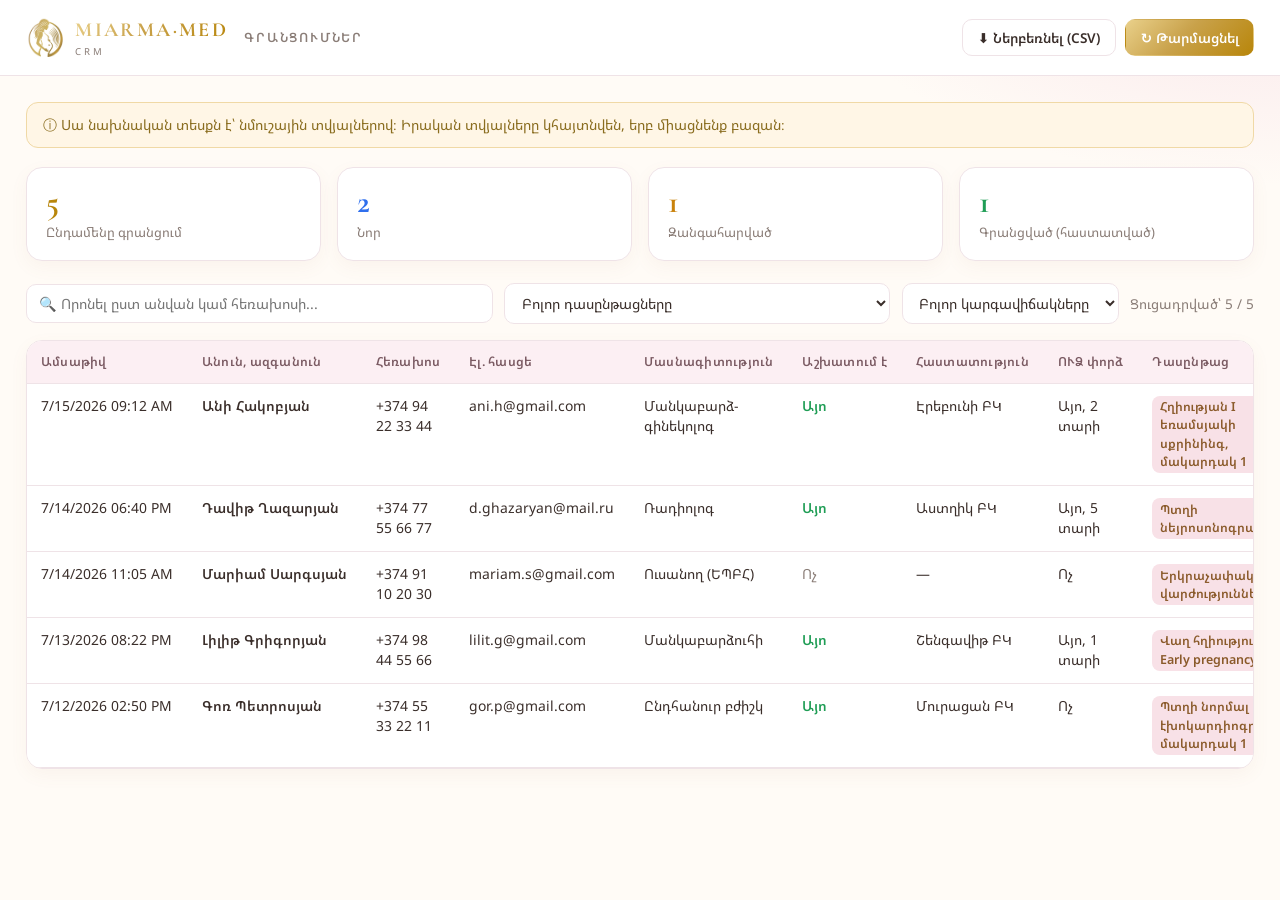
==== admin.html @ 54cc0b8d "Add files via upload" ====
<!DOCTYPE html>
<html lang="hy">
<head>
<meta charset="UTF-8" />
<meta name="viewport" content="width=device-width, initial-scale=1.0" />
<title>MIARMA·MED — CRM</title>
<link rel="icon" type="image/png" href="assets/emblem.png" />
<link rel="preconnect" href="https://fonts.googleapis.com" />
<link rel="preconnect" href="https://fonts.gstatic.com" crossorigin />
<link href="https://fonts.googleapis.com/css2?family=Cormorant+Garamond:wght@600;700&family=Noto+Sans+Armenian:wght@300;400;500;600;700&display=swap" rel="stylesheet" />
<style>
  :root{
    --gold-1:#E9D08A; --gold-2:#C9A24B; --gold-3:#B8860B;
    --gold-grad:linear-gradient(135deg,#E9D08A 0%,#C9A24B 45%,#B8860B 100%);
    --pink:#FCEFF3; --blush:#F8E1E7; --cream:#FFFBF6;
    --ink:#3A2E2A; --muted:#8a7d77; --line:#efe3e7;
    --new:#2f6fed; --called:#c9820b; --enrolled:#1f9d55; --declined:#b0342c;
  }
  *{box-sizing:border-box;margin:0;padding:0}
  body{font-family:"Noto Sans Armenian","Segoe UI",system-ui,sans-serif;color:var(--ink);
    background:radial-gradient(900px 500px at 100% -10%, var(--blush) 0%, transparent 55%),var(--cream);
    min-height:100vh;line-height:1.45}

  /* ===== top bar ===== */
  .topbar{display:flex;align-items:center;gap:1rem;padding:1rem 1.6rem;background:#fff;
    border-bottom:1px solid var(--line);position:sticky;top:0;z-index:5;flex-wrap:wrap}
  .topbar .logo{display:flex;align-items:center;gap:.6rem}
  .topbar .logo img{width:40px;height:40px}
  .topbar .logo strong{font-family:"Cormorant Garamond",serif;font-size:1.25rem;letter-spacing:.12em;
    background:var(--gold-grad);-webkit-background-clip:text;background-clip:text;color:transparent}
  .topbar .logo small{display:block;font-size:.6rem;letter-spacing:.28em;color:var(--muted)}
  .topbar .title{font-weight:600;color:var(--muted);letter-spacing:.14em;font-size:.8rem;text-transform:uppercase}
  .topbar .right{margin-left:auto;display:flex;gap:.6rem;align-items:center}
  .btn{border:1px solid var(--line);background:#fff;color:var(--ink);border-radius:10px;
    padding:.5rem .9rem;font-family:inherit;font-size:.85rem;font-weight:600;cursor:pointer;transition:.2s}
  .btn:hover{border-color:var(--gold-2);color:var(--gold-3)}
  .btn.primary{background:var(--gold-grad);color:#fff;border-color:transparent}

  .wrap{padding:1.6rem;max-width:1400px;margin:0 auto}

  /* ===== demo banner ===== */
  .banner{background:#fff6e6;border:1px solid #f0d9a6;color:#8a6d1f;border-radius:12px;
    padding:.75rem 1rem;font-size:.88rem;margin-bottom:1.2rem;display:flex;gap:.5rem;align-items:center}

  /* ===== stat cards ===== */
  .stats{display:grid;grid-template-columns:repeat(4,1fr);gap:1rem;margin-bottom:1.4rem}
  .stat{background:#fff;border:1px solid var(--line);border-radius:16px;padding:1.1rem 1.2rem;
    box-shadow:0 6px 18px rgba(170,120,90,.06)}
  .stat .n{font-size:2rem;font-weight:700;font-family:"Cormorant Garamond",serif;line-height:1}
  .stat .l{color:var(--muted);font-size:.82rem;margin-top:.35rem}
  .stat.total .n{color:var(--gold-3)}
  .stat.new .n{color:var(--new)} .stat.called .n{color:var(--called)} .stat.enrolled .n{color:var(--enrolled)}

  /* ===== toolbar ===== */
  .toolbar{display:flex;gap:.7rem;flex-wrap:wrap;margin-bottom:1rem;align-items:center}
  .toolbar input,.toolbar select{font-family:inherit;font-size:.88rem;padding:.55rem .8rem;
    border:1px solid var(--line);border-radius:10px;background:#fff;color:var(--ink)}
  .toolbar input{flex:1;min-width:220px}
  .count-note{color:var(--muted);font-size:.85rem;margin-left:auto}

  /* ===== table ===== */
  .table-wrap{overflow-x:auto;background:#fff;border:1px solid var(--line);border-radius:16px;
    box-shadow:0 6px 18px rgba(170,120,90,.06)}
  table{border-collapse:collapse;width:100%;min-width:1100px;font-size:.87rem}
  th,td{text-align:left;padding:.75rem .9rem;border-bottom:1px solid var(--line);vertical-align:top}
  th{background:var(--pink);color:#7a5a62;font-weight:600;font-size:.78rem;letter-spacing:.02em;
    position:sticky;top:0;white-space:nowrap}
  tbody tr:hover{background:#fff8fb}
  td.name{font-weight:600;white-space:nowrap}
  td .sub{color:var(--muted);font-size:.8rem}
  a.tel{color:var(--ink);text-decoration:none}a.tel:hover{color:var(--gold-3)}
  .course-tag{display:inline-block;background:var(--blush);color:#8a5a2a;border-radius:8px;
    padding:.15rem .5rem;font-size:.78rem;font-weight:600}
  .yes{color:var(--enrolled);font-weight:600}.no{color:var(--muted)}

  /* status pill / select */
  .status{border:0;border-radius:999px;padding:.35rem .7rem;font-family:inherit;font-weight:600;
    font-size:.78rem;cursor:pointer;color:#fff}
  .status.new{background:var(--new)}.status.called{background:var(--called)}
  .status.enrolled{background:var(--enrolled)}.status.declined{background:var(--declined)}
  td.notes input{width:160px;border:1px solid var(--line);border-radius:8px;padding:.4rem .5rem;
    font-family:inherit;font-size:.82rem}

  .empty{padding:3rem;text-align:center;color:var(--muted)}

  @media (max-width:700px){
    .stats{grid-template-columns:1fr 1fr}
    .wrap{padding:1rem}
  }
</style>
</head>
<body>

  <div class="topbar">
    <div class="logo">
      <img src="assets/emblem.png" alt="" onerror="this.style.display='none'"/>
      <div><strong>MIARMA·MED</strong><small>CRM</small></div>
    </div>
    <span class="title">Գրանցումներ</span>
    <div class="right">
      <button class="btn" onclick="exportCSV()">⬇ Ներբեռնել (CSV)</button>
      <button class="btn primary" onclick="location.reload()">↻ Թարմացնել</button>
    </div>
  </div>

  <div class="wrap">
    <div class="banner" id="demoBanner">
      ⓘ Սա նախնական տեսքն է՝ նմուշային տվյալներով։ Իրական տվյալները կհայտնվեն, երբ միացնենք բազան։
    </div>

    <div class="stats">
      <div class="stat total"><div class="n" id="s-total">0</div><div class="l">Ընդամենը գրանցում</div></div>
      <div class="stat new"><div class="n" id="s-new">0</div><div class="l">Նոր</div></div>
      <div class="stat called"><div class="n" id="s-called">0</div><div class="l">Զանգահարված</div></div>
      <div class="stat enrolled"><div class="n" id="s-enrolled">0</div><div class="l">Գրանցված (հաստատված)</div></div>
    </div>

    <div class="toolbar">
      <input id="search" placeholder="🔍 Որոնել ըստ անվան կամ հեռախոսի..." oninput="render()" />
      <select id="fCourse" onchange="render()"><option value="">Բոլոր դասընթացները</option></select>
      <select id="fStatus" onchange="render()">
        <option value="">Բոլոր կարգավիճակները</option>
        <option value="new">Նոր</option>
        <option value="called">Զանգահարված</option>
        <option value="enrolled">Գրանցված</option>
        <option value="declined">Մերժված</option>
      </select>
      <span class="count-note" id="countNote"></span>
    </div>

    <div class="table-wrap">
      <table>
        <thead>
          <tr>
            <th>Ամսաթիվ</th>
            <th>Անուն, ազգանուն</th>
            <th>Հեռախոս</th>
            <th>Էլ. հասցե</th>
            <th>Մասնագիտություն</th>
            <th>Աշխատում է</th>
            <th>Հաստատություն</th>
            <th>ՈՒՁ փորձ</th>
            <th>Դասընթաց</th>
            <th>Կարգավիճակ</th>
            <th>Նշումներ</th>
          </tr>
        </thead>
        <tbody id="rows"></tbody>
      </table>
      <div class="empty" id="empty" hidden>Գրանցումներ չեն գտնվել։</div>
    </div>
  </div>

<script>
// =====================================================================
//  CONFIG — leave empty to preview with sample data.
//  Later we paste your Supabase URL + key here to show REAL registrations.
// =====================================================================
const SUPABASE_URL = "";
const SUPABASE_KEY = "";

const STATUS_LABEL = { new:"Նոր", called:"Զանգահարված", enrolled:"Գրանցված", declined:"Մերժված" };

// ---- Sample data (demo only) ----
const SAMPLE = [
  { created_at:"2026-07-15T09:12:00", full_name:"Անի Հակոբյան", phone:"+374 94 22 33 44", email:"ani.h@gmail.com",
    profession:"Մանկաբարձ-գինեկոլոգ", is_working:true, workplace:"Էրեբունի ԲԿ",
    ultrasound_experience:"Այո, 2 տարի", course:"Հղիության I եռամսյակի սքրինինգ, մակարդակ 1", status:"new", notes:"" },
  { created_at:"2026-07-14T18:40:00", full_name:"Դավիթ Ղազարյան", phone:"+374 77 55 66 77", email:"d.ghazaryan@mail.ru",
    profession:"Ռադիոլոգ", is_working:true, workplace:"Աստղիկ ԲԿ",
    ultrasound_experience:"Այո, 5 տարի", course:"Պտղի նեյրոսոնոգրաֆիա", status:"called", notes:"Հետ զանգել ուրբաթ" },
  { created_at:"2026-07-14T11:05:00", full_name:"Մարիամ Սարգսյան", phone:"+374 91 10 20 30", email:"mariam.s@gmail.com",
    profession:"Ուսանող (ԵՊԲՀ)", is_working:false, workplace:"—",
    ultrasound_experience:"Ոչ", course:"Երկրաչափական վարժություններ", status:"enrolled", notes:"Վճարել է" },
  { created_at:"2026-07-13T20:22:00", full_name:"Լիլիթ Գրիգորյան", phone:"+374 98 44 55 66", email:"lilit.g@gmail.com",
    profession:"Մանկաբարձուհի", is_working:true, workplace:"Շենգավիթ ԲԿ",
    ultrasound_experience:"Այո, 1 տարի", course:"Վաղ հղիություն / Early pregnancy", status:"new", notes:"" },
  { created_at:"2026-07-12T14:50:00", full_name:"Գոռ Պետրոսյան", phone:"+374 55 33 22 11", email:"gor.p@gmail.com",
    profession:"Ընդհանուր բժիշկ", is_working:true, workplace:"Մուրացան ԲԿ",
    ultrasound_experience:"Ոչ", course:"Պտղի նորմալ էխոկարդիոգրաֆիա, մակարդակ 1", status:"declined", notes:"Ժամանակ չունի" },
];

let DATA = [];

// ---- Load: real data if configured, otherwise sample ----
async function load(){
  if (SUPABASE_URL && SUPABASE_KEY){
    document.getElementById('demoBanner').hidden = true;
    try{
      const res = await fetch(`${SUPABASE_URL}/rest/v1/registrations?select=*&order=created_at.desc`, {
        headers:{ apikey:SUPABASE_KEY, Authorization:`Bearer ${SUPABASE_KEY}` }
      });
      DATA = await res.json();
    }catch(e){ DATA = []; }
  } else {
    DATA = SAMPLE.slice();
  }
  buildCourseFilter();
  render();
}

function buildCourseFilter(){
  const sel = document.getElementById('fCourse');
  [...new Set(DATA.map(r=>r.course).filter(Boolean))].sort().forEach(c=>{
    const o=document.createElement('option'); o.value=c; o.textContent=c; sel.appendChild(o);
  });
}

function fmtDate(s){
  const d=new Date(s); if(isNaN(d)) return s||"";
  return d.toLocaleDateString('hy-AM')+' '+d.toLocaleTimeString('hy-AM',{hour:'2-digit',minute:'2-digit'});
}
const esc = s => (s??"").toString().replace(/[&<>"]/g,c=>({'&':'&amp;','<':'&lt;','>':'&gt;','"':'&quot;'}[c]));

function render(){
  const q=document.getElementById('search').value.trim().toLowerCase();
  const fc=document.getElementById('fCourse').value;
  const fs=document.getElementById('fStatus').value;

  const rows = DATA.filter(r=>{
    if(fc && r.course!==fc) return false;
    if(fs && (r.status||'new')!==fs) return false;
    if(q && !((r.full_name||'').toLowerCase().includes(q) || (r.phone||'').toLowerCase().includes(q))) return false;
    return true;
  });

  // stats (over all data, not filtered)
  document.getElementById('s-total').textContent = DATA.length;
  document.getElementById('s-new').textContent = DATA.filter(r=>(r.status||'new')==='new').length;
  document.getElementById('s-called').textContent = DATA.filter(r=>r.status==='called').length;
  document.getElementById('s-enrolled').textContent = DATA.filter(r=>r.status==='enrolled').length;

  const tb=document.getElementById('rows'); tb.innerHTML='';
  document.getElementById('empty').hidden = rows.length>0;
  document.getElementById('countNote').textContent = `Ցուցադրված՝ ${rows.length} / ${DATA.length}`;

  rows.forEach((r)=>{
    const idx = DATA.indexOf(r);
    const st = r.status||'new';
    const tr=document.createElement('tr');
    tr.innerHTML=`
      <td class="sub" style="white-space:nowrap">${fmtDate(r.created_at)}</td>
      <td class="name">${esc(r.full_name)}</td>
      <td><a class="tel" href="tel:${esc(r.phone)}">${esc(r.phone)}</a></td>
      <td>${r.email?`<a class="tel" href="mailto:${esc(r.email)}">${esc(r.email)}</a>`:'<span class="no">—</span>'}</td>
      <td>${esc(r.profession)}</td>
      <td>${r.is_working?'<span class="yes">Այո</span>':'<span class="no">Ոչ</span>'}</td>
      <td>${esc(r.workplace)||'<span class="no">—</span>'}</td>
      <td>${esc(r.ultrasound_experience)||'<span class="no">—</span>'}</td>
      <td><span class="course-tag">${esc(r.course)}</span></td>
      <td>
        <select class="status ${st}" onchange="setStatus(${idx}, this.value, this)">
          ${Object.keys(STATUS_LABEL).map(k=>`<option value="${k}" ${k===st?'selected':''}>${STATUS_LABEL[k]}</option>`).join('')}
        </select>
      </td>
      <td class="notes"><input value="${esc(r.notes)}" placeholder="..." onchange="setNote(${idx}, this.value)" /></td>`;
    tb.appendChild(tr);
  });
}

function setStatus(idx, val, el){
  DATA[idx].status = val;
  el.className = 'status '+val;
  render();
  // (live mode) also save to Supabase — wired when connected
}
function setNote(idx, val){ DATA[idx].notes = val; }

function exportCSV(){
  const cols=['created_at','full_name','phone','email','profession','is_working','workplace','ultrasound_experience','course','status','notes'];
  const head=['Ամսաթիվ','Անուն ազգանուն','Հեռախոս','Էլ.հասցե','Մասնագիտություն','Աշխատում է','Հաստատություն','ՈՒՁ փորձ','Դասընթաց','Կարգավիճակ','Նշումներ'];
  const lines=[head.join(',')];
  DATA.forEach(r=>lines.push(cols.map(c=>`"${(r[c]??'').toString().replace(/"/g,'""')}"`).join(',')));
  const blob=new Blob(["﻿"+lines.join('\n')],{type:'text/csv;charset=utf-8'});
  const a=document.createElement('a'); a.href=URL.createObjectURL(blob);
  a.download='miarmamed-registrations.csv'; a.click();
}

load();
</script>
</body>
</html>
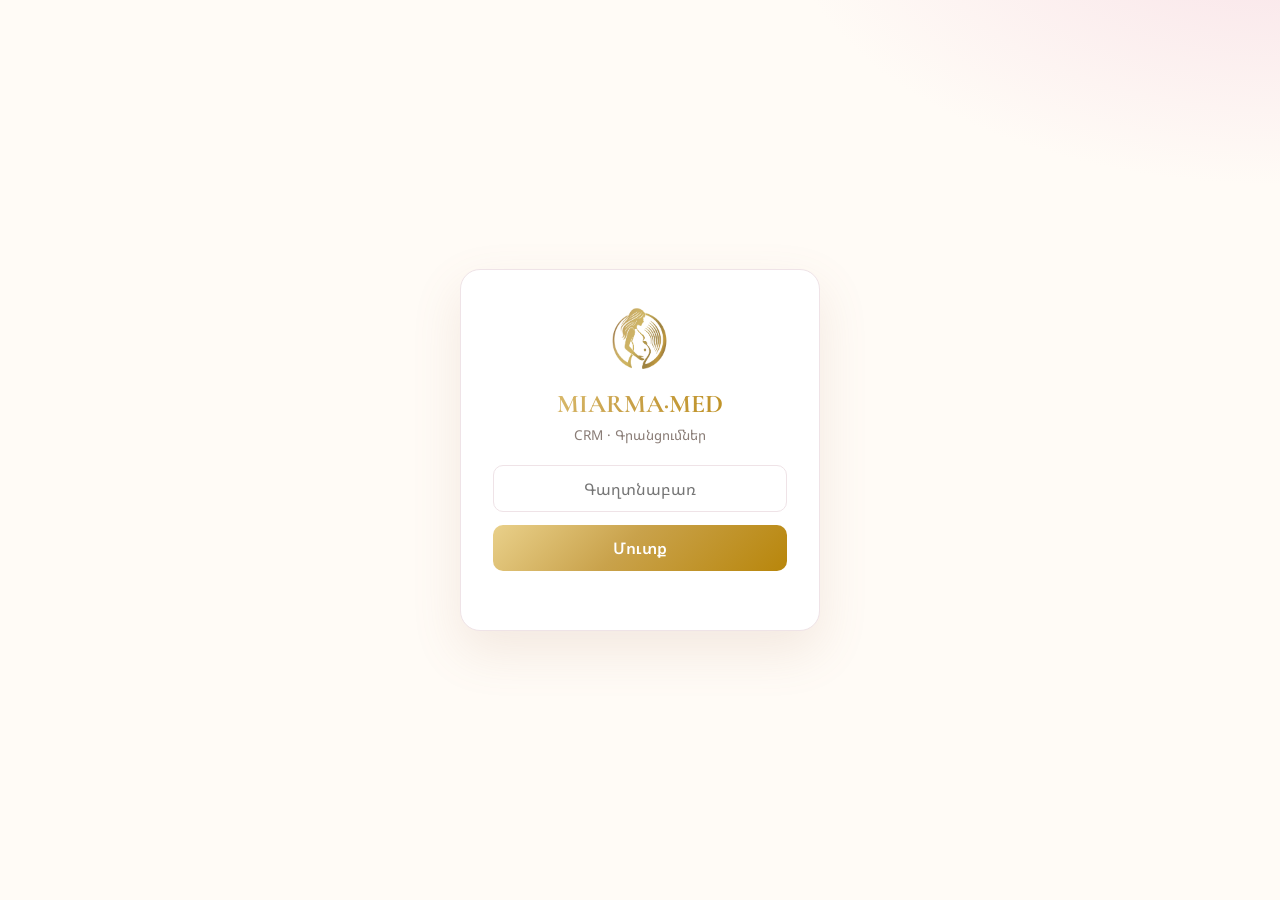
==== commit 8d20ff23: "Update admin.html" ====
--- a/admin.html
+++ b/admin.html
@@ -10,7 +10,7 @@
 <link href="https://fonts.googleapis.com/css2?family=Cormorant+Garamond:wght@600;700&family=Noto+Sans+Armenian:wght@300;400;500;600;700&display=swap" rel="stylesheet" />
 <style>
   :root{
-    --gold-1:#E9D08A; --gold-2:#C9A24B; --gold-3:#B8860B;
+    --gold-2:#C9A24B; --gold-3:#B8860B;
     --gold-grad:linear-gradient(135deg,#E9D08A 0%,#C9A24B 45%,#B8860B 100%);
     --pink:#FCEFF3; --blush:#F8E1E7; --cream:#FFFBF6;
     --ink:#3A2E2A; --muted:#8a7d77; --line:#efe3e7;
@@ -21,7 +21,22 @@
     background:radial-gradient(900px 500px at 100% -10%, var(--blush) 0%, transparent 55%),var(--cream);
     min-height:100vh;line-height:1.45}
 
-  /* ===== top bar ===== */
+  /* ===== login ===== */
+  .login{min-height:100vh;display:flex;align-items:center;justify-content:center;padding:1.5rem}
+  .login-card{background:#fff;border:1px solid var(--line);border-radius:20px;padding:2.2rem 2rem;
+    width:100%;max-width:360px;text-align:center;box-shadow:0 20px 50px rgba(170,120,90,.14)}
+  .login-card img{width:64px;height:64px;margin-bottom:.6rem}
+  .login-card h1{font-family:"Cormorant Garamond",serif;font-size:1.6rem;
+    background:var(--gold-grad);-webkit-background-clip:text;background-clip:text;color:transparent}
+  .login-card p{color:var(--muted);font-size:.85rem;margin:.2rem 0 1.3rem}
+  .login-card input{width:100%;font-family:inherit;font-size:1rem;padding:.7rem .9rem;
+    border:1px solid var(--line);border-radius:10px;margin-bottom:.8rem;text-align:center}
+  .login-card button{width:100%;border:0;border-radius:10px;padding:.75rem;cursor:pointer;
+    background:var(--gold-grad);color:#fff;font-family:inherit;font-weight:600;font-size:1rem}
+  .login-err{color:var(--declined);font-size:.85rem;margin-top:.6rem;min-height:1.1em}
+
+  /* ===== app ===== */
+  .app[hidden]{display:none}
   .topbar{display:flex;align-items:center;gap:1rem;padding:1rem 1.6rem;background:#fff;
     border-bottom:1px solid var(--line);position:sticky;top:0;z-index:5;flex-wrap:wrap}
   .topbar .logo{display:flex;align-items:center;gap:.6rem}
@@ -37,12 +52,6 @@
   .btn.primary{background:var(--gold-grad);color:#fff;border-color:transparent}
 
   .wrap{padding:1.6rem;max-width:1400px;margin:0 auto}
-
-  /* ===== demo banner ===== */
-  .banner{background:#fff6e6;border:1px solid #f0d9a6;color:#8a6d1f;border-radius:12px;
-    padding:.75rem 1rem;font-size:.88rem;margin-bottom:1.2rem;display:flex;gap:.5rem;align-items:center}
-
-  /* ===== stat cards ===== */
   .stats{display:grid;grid-template-columns:repeat(4,1fr);gap:1rem;margin-bottom:1.4rem}
   .stat{background:#fff;border:1px solid var(--line);border-radius:16px;padding:1.1rem 1.2rem;
     box-shadow:0 6px 18px rgba(170,120,90,.06)}
@@ -51,232 +60,242 @@
   .stat.total .n{color:var(--gold-3)}
   .stat.new .n{color:var(--new)} .stat.called .n{color:var(--called)} .stat.enrolled .n{color:var(--enrolled)}
 
-  /* ===== toolbar ===== */
   .toolbar{display:flex;gap:.7rem;flex-wrap:wrap;margin-bottom:1rem;align-items:center}
   .toolbar input,.toolbar select{font-family:inherit;font-size:.88rem;padding:.55rem .8rem;
     border:1px solid var(--line);border-radius:10px;background:#fff;color:var(--ink)}
-  .toolbar input{flex:1;min-width:220px}
+  .toolbar input.search{flex:1;min-width:220px}
   .count-note{color:var(--muted);font-size:.85rem;margin-left:auto}
 
-  /* ===== table ===== */
   .table-wrap{overflow-x:auto;background:#fff;border:1px solid var(--line);border-radius:16px;
     box-shadow:0 6px 18px rgba(170,120,90,.06)}
   table{border-collapse:collapse;width:100%;min-width:1100px;font-size:.87rem}
   th,td{text-align:left;padding:.75rem .9rem;border-bottom:1px solid var(--line);vertical-align:top}
-  th{background:var(--pink);color:#7a5a62;font-weight:600;font-size:.78rem;letter-spacing:.02em;
-    position:sticky;top:0;white-space:nowrap}
+  th{background:var(--pink);color:#7a5a62;font-weight:600;font-size:.78rem;position:sticky;top:0;white-space:nowrap}
   tbody tr:hover{background:#fff8fb}
   td.name{font-weight:600;white-space:nowrap}
-  td .sub{color:var(--muted);font-size:.8rem}
   a.tel{color:var(--ink);text-decoration:none}a.tel:hover{color:var(--gold-3)}
   .course-tag{display:inline-block;background:var(--blush);color:#8a5a2a;border-radius:8px;
     padding:.15rem .5rem;font-size:.78rem;font-weight:600}
   .yes{color:var(--enrolled);font-weight:600}.no{color:var(--muted)}
-
-  /* status pill / select */
   .status{border:0;border-radius:999px;padding:.35rem .7rem;font-family:inherit;font-weight:600;
     font-size:.78rem;cursor:pointer;color:#fff}
   .status.new{background:var(--new)}.status.called{background:var(--called)}
   .status.enrolled{background:var(--enrolled)}.status.declined{background:var(--declined)}
-  td.notes input{width:160px;border:1px solid var(--line);border-radius:8px;padding:.4rem .5rem;
+  td.notes input{width:150px;border:1px solid var(--line);border-radius:8px;padding:.4rem .5rem;
     font-family:inherit;font-size:.82rem}
-
   .empty{padding:3rem;text-align:center;color:var(--muted)}
-
-  @media (max-width:700px){
-    .stats{grid-template-columns:1fr 1fr}
-    .wrap{padding:1rem}
-  }
+  .loading{padding:3rem;text-align:center;color:var(--muted)}
+  @media (max-width:700px){ .stats{grid-template-columns:1fr 1fr} .wrap{padding:1rem} }
 </style>
 </head>
 <body>
 
-  <div class="topbar">
-    <div class="logo">
+  <!-- ===== LOGIN ===== -->
+  <div class="login" id="login">
+    <form class="login-card" id="loginForm">
       <img src="assets/emblem.png" alt="" onerror="this.style.display='none'"/>
-      <div><strong>MIARMA·MED</strong><small>CRM</small></div>
+      <h1>MIARMA·MED</h1>
+      <p>CRM · Գրանցումներ</p>
+      <input type="password" id="pwd" placeholder="Գաղտնաբառ" autocomplete="current-password" />
+      <button type="submit">Մուտք</button>
+      <div class="login-err" id="loginErr"></div>
+    </form>
+  </div>
+
+  <!-- ===== APP ===== -->
+  <div class="app" id="app" hidden>
+    <div class="topbar">
+      <div class="logo">
+        <img src="assets/emblem.png" alt="" onerror="this.style.display='none'"/>
+        <div><strong>MIARMA·MED</strong><small>CRM</small></div>
+      </div>
+      <span class="title">Գրանցումներ</span>
+      <div class="right">
+        <button class="btn" onclick="exportCSV()">⬇ CSV</button>
+        <button class="btn primary" onclick="reload()">↻ Թարմացնել</button>
+      </div>
     </div>
-    <span class="title">Գրանցումներ</span>
-    <div class="right">
-      <button class="btn" onclick="exportCSV()">⬇ Ներբեռնել (CSV)</button>
-      <button class="btn primary" onclick="location.reload()">↻ Թարմացնել</button>
+
+    <div class="wrap">
+      <div class="stats">
+        <div class="stat total"><div class="n" id="s-total">0</div><div class="l">Ընդամենը</div></div>
+        <div class="stat new"><div class="n" id="s-new">0</div><div class="l">Նոր</div></div>
+        <div class="stat called"><div class="n" id="s-called">0</div><div class="l">Զանգահարված</div></div>
+        <div class="stat enrolled"><div class="n" id="s-enrolled">0</div><div class="l">Գրանցված</div></div>
+      </div>
+
+      <div class="toolbar">
+        <input class="search" id="search" placeholder="🔍 Որոնել ըստ անվան կամ հեռախոսի..." oninput="render()" />
+        <select id="fCourse" onchange="render()"><option value="">Բոլոր դասընթացները</option></select>
+        <select id="fStatus" onchange="render()">
+          <option value="">Բոլոր կարգավիճակները</option>
+          <option value="Նոր">Նոր</option>
+          <option value="Զանգահարված">Զանգահարված</option>
+          <option value="Գրանցված">Գրանցված</option>
+          <option value="Մերժված">Մերժված</option>
+        </select>
+        <span class="count-note" id="countNote"></span>
+      </div>
+
+      <div class="table-wrap">
+        <table>
+          <thead><tr>
+            <th>Ամսաթիվ</th><th>Անուն, ազգանուն</th><th>Հեռախոս</th><th>Էլ. հասցե</th>
+            <th>Մասնագիտություն</th><th>Աշխատում է</th><th>Հաստատություն</th><th>ՈՒՁ փորձ</th>
+            <th>Դասընթաց</th><th>Կարգավիճակ</th><th>Նշումներ</th>
+          </tr></thead>
+          <tbody id="rows"></tbody>
+        </table>
+        <div class="loading" id="loading">Բեռնվում է...</div>
+        <div class="empty" id="empty" hidden>Գրանցումներ դեռ չկան։</div>
+      </div>
     </div>
   </div>
 
-  <div class="wrap">
-    <div class="banner" id="demoBanner">
-      ⓘ Սա նախնական տեսքն է՝ նմուշային տվյալներով։ Իրական տվյալները կհայտնվեն, երբ միացնենք բազան։
-    </div>
-
-    <div class="stats">
-      <div class="stat total"><div class="n" id="s-total">0</div><div class="l">Ընդամենը գրանցում</div></div>
-      <div class="stat new"><div class="n" id="s-new">0</div><div class="l">Նոր</div></div>
-      <div class="stat called"><div class="n" id="s-called">0</div><div class="l">Զանգահարված</div></div>
-      <div class="stat enrolled"><div class="n" id="s-enrolled">0</div><div class="l">Գրանցված (հաստատված)</div></div>
-    </div>
-
-    <div class="toolbar">
-      <input id="search" placeholder="🔍 Որոնել ըստ անվան կամ հեռախոսի..." oninput="render()" />
-      <select id="fCourse" onchange="render()"><option value="">Բոլոր դասընթացները</option></select>
-      <select id="fStatus" onchange="render()">
-        <option value="">Բոլոր կարգավիճակները</option>
-        <option value="new">Նոր</option>
-        <option value="called">Զանգահարված</option>
-        <option value="enrolled">Գրանցված</option>
-        <option value="declined">Մերժված</option>
-      </select>
-      <span class="count-note" id="countNote"></span>
-    </div>
-
-    <div class="table-wrap">
-      <table>
-        <thead>
-          <tr>
-            <th>Ամսաթիվ</th>
-            <th>Անուն, ազգանուն</th>
-            <th>Հեռախոս</th>
-            <th>Էլ. հասցե</th>
-            <th>Մասնագիտություն</th>
-            <th>Աշխատում է</th>
-            <th>Հաստատություն</th>
-            <th>ՈՒՁ փորձ</th>
-            <th>Դասընթաց</th>
-            <th>Կարգավիճակ</th>
-            <th>Նշումներ</th>
-          </tr>
-        </thead>
-        <tbody id="rows"></tbody>
-      </table>
-      <div class="empty" id="empty" hidden>Գրանցումներ չեն գտնվել։</div>
-    </div>
-  </div>
-
 <script>
-// =====================================================================
-//  CONFIG — leave empty to preview with sample data.
-//  Later we paste your Supabase URL + key here to show REAL registrations.
-// =====================================================================
-const SUPABASE_URL = "";
-const SUPABASE_KEY = "";
-
-const STATUS_LABEL = { new:"Նոր", called:"Զանգահարված", enrolled:"Գրանցված", declined:"Մերժված" };
-
-// ---- Sample data (demo only) ----
-const SAMPLE = [
-  { created_at:"2026-07-15T09:12:00", full_name:"Անի Հակոբյան", phone:"+374 94 22 33 44", email:"ani.h@gmail.com",
-    profession:"Մանկաբարձ-գինեկոլոգ", is_working:true, workplace:"Էրեբունի ԲԿ",
-    ultrasound_experience:"Այո, 2 տարի", course:"Հղիության I եռամսյակի սքրինինգ, մակարդակ 1", status:"new", notes:"" },
-  { created_at:"2026-07-14T18:40:00", full_name:"Դավիթ Ղազարյան", phone:"+374 77 55 66 77", email:"d.ghazaryan@mail.ru",
-    profession:"Ռադիոլոգ", is_working:true, workplace:"Աստղիկ ԲԿ",
-    ultrasound_experience:"Այո, 5 տարի", course:"Պտղի նեյրոսոնոգրաֆիա", status:"called", notes:"Հետ զանգել ուրբաթ" },
-  { created_at:"2026-07-14T11:05:00", full_name:"Մարիամ Սարգսյան", phone:"+374 91 10 20 30", email:"mariam.s@gmail.com",
-    profession:"Ուսանող (ԵՊԲՀ)", is_working:false, workplace:"—",
-    ultrasound_experience:"Ոչ", course:"Երկրաչափական վարժություններ", status:"enrolled", notes:"Վճարել է" },
-  { created_at:"2026-07-13T20:22:00", full_name:"Լիլիթ Գրիգորյան", phone:"+374 98 44 55 66", email:"lilit.g@gmail.com",
-    profession:"Մանկաբարձուհի", is_working:true, workplace:"Շենգավիթ ԲԿ",
-    ultrasound_experience:"Այո, 1 տարի", course:"Վաղ հղիություն / Early pregnancy", status:"new", notes:"" },
-  { created_at:"2026-07-12T14:50:00", full_name:"Գոռ Պետրոսյան", phone:"+374 55 33 22 11", email:"gor.p@gmail.com",
-    profession:"Ընդհանուր բժիշկ", is_working:true, workplace:"Մուրացան ԲԿ",
-    ultrasound_experience:"Ոչ", course:"Պտղի նորմալ էխոկարդիոգրաֆիա, մակարդակ 1", status:"declined", notes:"Ժամանակ չունի" },
-];
+// ===== CONFIG =====
+const SCRIPT_URL = "https://script.google.com/macros/s/AKfycbzwRBnptNhKmNXnl2oPM-33H1snGo1NZE-tGT_MLbfdCTdOPPhKouIx7iaUD0v3lEvL/exec";
+
+const STATUSES = ['Նոր','Զանգահարված','Գրանցված','Մերժված'];
+const STATUS_CLASS = {'Նոր':'new','Զանգահարված':'called','Գրանցված':'enrolled','Մերժված':'declined'};
 
 let DATA = [];
-
-// ---- Load: real data if configured, otherwise sample ----
-async function load(){
-  if (SUPABASE_URL && SUPABASE_KEY){
-    document.getElementById('demoBanner').hidden = true;
-    try{
-      const res = await fetch(`${SUPABASE_URL}/rest/v1/registrations?select=*&order=created_at.desc`, {
-        headers:{ apikey:SUPABASE_KEY, Authorization:`Bearer ${SUPABASE_KEY}` }
-      });
-      DATA = await res.json();
-    }catch(e){ DATA = []; }
-  } else {
-    DATA = SAMPLE.slice();
+let PWD = "";
+
+// ---- JSONP read ----
+function fetchData(pwd){
+  return new Promise((resolve, reject)=>{
+    const cb = '__cb' + Date.now();
+    const s = document.createElement('script');
+    const timer = setTimeout(()=>{ cleanup(); reject(new Error('timeout')); }, 15000);
+    function cleanup(){ clearTimeout(timer); delete window[cb]; if(s.parentNode) s.parentNode.removeChild(s); }
+    window[cb] = (res)=>{ cleanup(); resolve(res); };
+    s.onerror = ()=>{ cleanup(); reject(new Error('network')); };
+    s.src = SCRIPT_URL + '?key=' + encodeURIComponent(pwd) + '&callback=' + cb + '&t=' + Date.now();
+    document.body.appendChild(s);
+  });
+}
+
+// ---- login ----
+document.getElementById('loginForm').addEventListener('submit', async (e)=>{
+  e.preventDefault();
+  const pwd = document.getElementById('pwd').value;
+  const err = document.getElementById('loginErr');
+  err.textContent = 'Ստուգվում է...';
+  try{
+    const res = await fetchData(pwd);
+    if(res && res.ok){
+      PWD = pwd;
+      document.getElementById('login').style.display = 'none';
+      document.getElementById('app').hidden = false;
+      DATA = res.rows || [];
+      afterLoad();
+    } else {
+      err.textContent = 'Սխալ գաղտնաբառ։';
+    }
+  }catch(ex){
+    err.textContent = 'Կապի սխալ։ Փորձեք կրկին։';
   }
-  buildCourseFilter();
-  render();
-}
-
-function buildCourseFilter(){
+});
+
+async function reload(){
+  document.getElementById('loading').hidden = false;
+  document.getElementById('loading').textContent = 'Թարմացվում է...';
+  try{
+    const res = await fetchData(PWD);
+    if(res && res.ok){ DATA = res.rows || []; afterLoad(); }
+  }catch(ex){}
+}
+
+function afterLoad(){
+  document.getElementById('loading').hidden = true;
   const sel = document.getElementById('fCourse');
+  sel.length = 1;
   [...new Set(DATA.map(r=>r.course).filter(Boolean))].sort().forEach(c=>{
     const o=document.createElement('option'); o.value=c; o.textContent=c; sel.appendChild(o);
   });
+  render();
 }
 
 function fmtDate(s){
   const d=new Date(s); if(isNaN(d)) return s||"";
   return d.toLocaleDateString('hy-AM')+' '+d.toLocaleTimeString('hy-AM',{hour:'2-digit',minute:'2-digit'});
 }
-const esc = s => (s??"").toString().replace(/[&<>"]/g,c=>({'&':'&amp;','<':'&lt;','>':'&gt;','"':'&quot;'}[c]));
+const esc = s => (s==null?'':s.toString()).replace(/[&<>"]/g,c=>({'&':'&amp;','<':'&lt;','>':'&gt;','"':'&quot;'}[c]));
+const isYes = v => v===true || v==='Այո' || v==='true';
 
 function render(){
   const q=document.getElementById('search').value.trim().toLowerCase();
   const fc=document.getElementById('fCourse').value;
   const fs=document.getElementById('fStatus').value;
 
+  const norm = r => STATUSES.includes(r.status) ? r.status : 'Նոր';
+
   const rows = DATA.filter(r=>{
     if(fc && r.course!==fc) return false;
-    if(fs && (r.status||'new')!==fs) return false;
-    if(q && !((r.full_name||'').toLowerCase().includes(q) || (r.phone||'').toLowerCase().includes(q))) return false;
+    if(fs && norm(r)!==fs) return false;
+    if(q && !((r.full_name||'').toLowerCase().includes(q) || (r.phone||'').toString().toLowerCase().includes(q))) return false;
     return true;
   });
 
-  // stats (over all data, not filtered)
   document.getElementById('s-total').textContent = DATA.length;
-  document.getElementById('s-new').textContent = DATA.filter(r=>(r.status||'new')==='new').length;
-  document.getElementById('s-called').textContent = DATA.filter(r=>r.status==='called').length;
-  document.getElementById('s-enrolled').textContent = DATA.filter(r=>r.status==='enrolled').length;
+  document.getElementById('s-new').textContent = DATA.filter(r=>norm(r)==='Նոր').length;
+  document.getElementById('s-called').textContent = DATA.filter(r=>norm(r)==='Զանգահարված').length;
+  document.getElementById('s-enrolled').textContent = DATA.filter(r=>norm(r)==='Գրանցված').length;
 
   const tb=document.getElementById('rows'); tb.innerHTML='';
   document.getElementById('empty').hidden = rows.length>0;
   document.getElementById('countNote').textContent = `Ցուցադրված՝ ${rows.length} / ${DATA.length}`;
 
   rows.forEach((r)=>{
-    const idx = DATA.indexOf(r);
-    const st = r.status||'new';
+    const st = norm(r);
     const tr=document.createElement('tr');
     tr.innerHTML=`
-      <td class="sub" style="white-space:nowrap">${fmtDate(r.created_at)}</td>
+      <td class="sub" style="white-space:nowrap;color:var(--muted)">${fmtDate(r.created_at)}</td>
       <td class="name">${esc(r.full_name)}</td>
       <td><a class="tel" href="tel:${esc(r.phone)}">${esc(r.phone)}</a></td>
       <td>${r.email?`<a class="tel" href="mailto:${esc(r.email)}">${esc(r.email)}</a>`:'<span class="no">—</span>'}</td>
       <td>${esc(r.profession)}</td>
-      <td>${r.is_working?'<span class="yes">Այո</span>':'<span class="no">Ոչ</span>'}</td>
+      <td>${isYes(r.is_working)?'<span class="yes">Այո</span>':'<span class="no">Ոչ</span>'}</td>
       <td>${esc(r.workplace)||'<span class="no">—</span>'}</td>
       <td>${esc(r.ultrasound_experience)||'<span class="no">—</span>'}</td>
       <td><span class="course-tag">${esc(r.course)}</span></td>
       <td>
-        <select class="status ${st}" onchange="setStatus(${idx}, this.value, this)">
-          ${Object.keys(STATUS_LABEL).map(k=>`<option value="${k}" ${k===st?'selected':''}>${STATUS_LABEL[k]}</option>`).join('')}
+        <select class="status ${STATUS_CLASS[st]}" onchange="setStatus(${r.row}, this.value, this)">
+          ${STATUSES.map(k=>`<option value="${k}" ${k===st?'selected':''}>${k}</option>`).join('')}
         </select>
       </td>
-      <td class="notes"><input value="${esc(r.notes)}" placeholder="..." onchange="setNote(${idx}, this.value)" /></td>`;
+      <td class="notes"><input value="${esc(r.notes)}" placeholder="..." onchange="setNote(${r.row}, this.value)" /></td>`;
     tb.appendChild(tr);
   });
 }
 
-function setStatus(idx, val, el){
-  DATA[idx].status = val;
-  el.className = 'status '+val;
+function save(row, field, value){
+  const payload = { action:'update', key:PWD, row:row };
+  payload[field] = value;
+  fetch(SCRIPT_URL, { method:'POST', mode:'no-cors',
+    headers:{'Content-Type':'text/plain;charset=utf-8'}, body:JSON.stringify(payload) });
+}
+function setStatus(row, val, el){
+  el.className = 'status ' + STATUS_CLASS[val];
+  const rec = DATA.find(r=>r.row===row); if(rec) rec.status = val;
+  save(row, 'status', val);
   render();
-  // (live mode) also save to Supabase — wired when connected
-}
-function setNote(idx, val){ DATA[idx].notes = val; }
+}
+function setNote(row, val){
+  const rec = DATA.find(r=>r.row===row); if(rec) rec.notes = val;
+  save(row, 'notes', val);
+}
 
 function exportCSV(){
   const cols=['created_at','full_name','phone','email','profession','is_working','workplace','ultrasound_experience','course','status','notes'];
   const head=['Ամսաթիվ','Անուն ազգանուն','Հեռախոս','Էլ.հասցե','Մասնագիտություն','Աշխատում է','Հաստատություն','ՈՒՁ փորձ','Դասընթաց','Կարգավիճակ','Նշումներ'];
   const lines=[head.join(',')];
-  DATA.forEach(r=>lines.push(cols.map(c=>`"${(r[c]??'').toString().replace(/"/g,'""')}"`).join(',')));
+  DATA.forEach(r=>lines.push(cols.map(c=>`"${(r[c]==null?'':r[c]).toString().replace(/"/g,'""')}"`).join(',')));
   const blob=new Blob(["﻿"+lines.join('\n')],{type:'text/csv;charset=utf-8'});
   const a=document.createElement('a'); a.href=URL.createObjectURL(blob);
   a.download='miarmamed-registrations.csv'; a.click();
 }
-
-load();
 </script>
 </body>
 </html>
